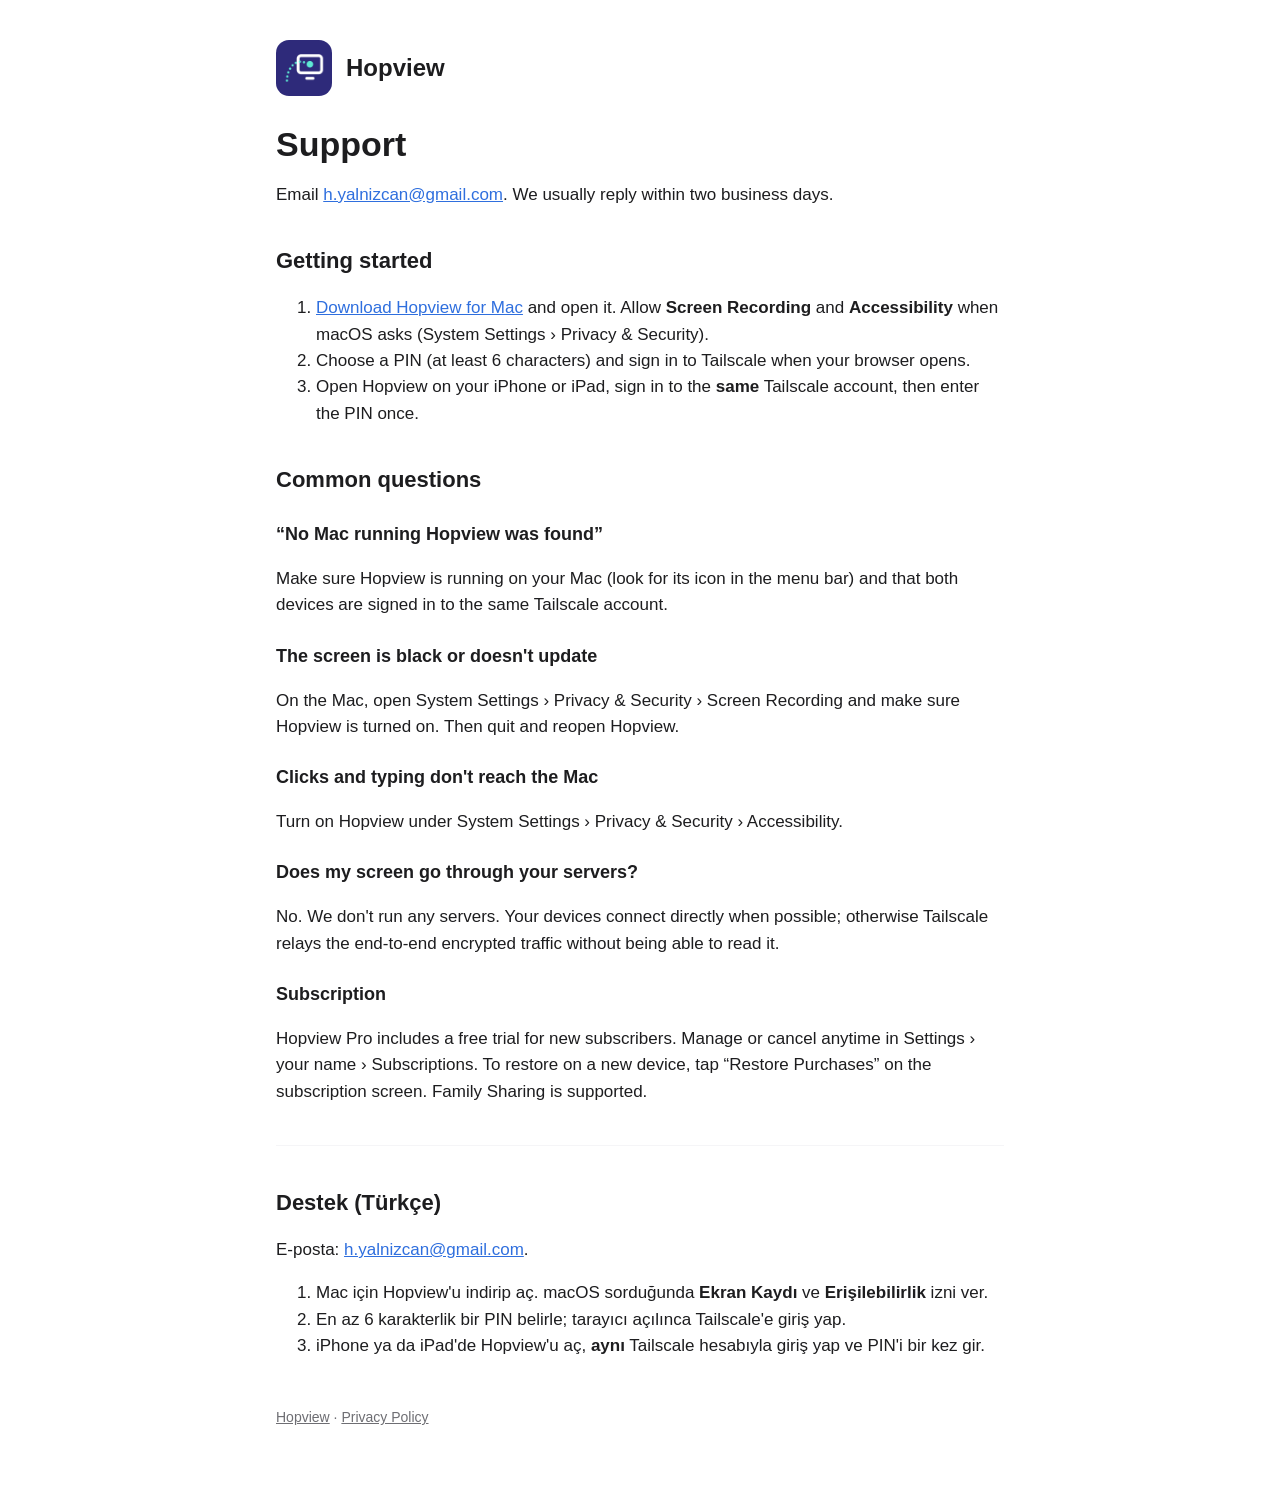
==== support.html @ a07fca60 "Hopview site: landing, privacy policy, support Co-Authored-By: Claude Opus 5.5 <noreply@anthropic.co" ====
<!doctype html>
<html lang="en">
<head>
<meta charset="utf-8">
<meta name="viewport" content="width=device-width, initial-scale=1">
<title>Hopview Support</title>
<link rel="icon" href="icon.png">
<link rel="stylesheet" href="style.css">
</head>
<body>
<main>
  <header><img src="icon.png" alt=""><a href="./">Hopview</a></header>
  <h1>Support</h1>
  <p>Email <a href="mailto:h.yalnizcan@gmail.com">h.yalnizcan@gmail.com</a>. We usually reply within two business days.</p>

  <h2>Getting started</h2>
  <ol>
    <li><a href="./">Download Hopview for Mac</a> and open it. Allow <strong>Screen Recording</strong> and <strong>Accessibility</strong> when macOS asks (System Settings › Privacy &amp; Security).</li>
    <li>Choose a PIN (at least 6 characters) and sign in to Tailscale when your browser opens.</li>
    <li>Open Hopview on your iPhone or iPad, sign in to the <strong>same</strong> Tailscale account, then enter the PIN once.</li>
  </ol>

  <h2>Common questions</h2>
  <h3>“No Mac running Hopview was found”</h3>
  <p>Make sure Hopview is running on your Mac (look for its icon in the menu bar) and that both devices are signed in to the same Tailscale account.</p>
  <h3>The screen is black or doesn't update</h3>
  <p>On the Mac, open System Settings › Privacy &amp; Security › Screen Recording and make sure Hopview is turned on. Then quit and reopen Hopview.</p>
  <h3>Clicks and typing don't reach the Mac</h3>
  <p>Turn on Hopview under System Settings › Privacy &amp; Security › Accessibility.</p>
  <h3>Does my screen go through your servers?</h3>
  <p>No. We don't run any servers. Your devices connect directly when possible; otherwise Tailscale relays the end-to-end encrypted traffic without being able to read it.</p>
  <h3>Subscription</h3>
  <p>Hopview Pro includes a free trial for new subscribers. Manage or cancel anytime in Settings › your name › Subscriptions. To restore on a new device, tap “Restore Purchases” on the subscription screen. Family Sharing is supported.</p>

  <hr>
  <h2>Destek (Türkçe)</h2>
  <p>E-posta: <a href="mailto:h.yalnizcan@gmail.com">h.yalnizcan@gmail.com</a>.</p>
  <ol>
    <li>Mac için Hopview'u indirip aç. macOS sorduğunda <strong>Ekran Kaydı</strong> ve <strong>Erişilebilirlik</strong> izni ver.</li>
    <li>En az 6 karakterlik bir PIN belirle; tarayıcı açılınca Tailscale'e giriş yap.</li>
    <li>iPhone ya da iPad'de Hopview'u aç, <strong>aynı</strong> Tailscale hesabıyla giriş yap ve PIN'i bir kez gir.</li>
  </ol>

  <footer><a href="./">Hopview</a> · <a href="privacy.html">Privacy Policy</a></footer>
</main>
</body>
</html>
---- style.css ----
:root { --bg: #ffffff; --fg: #1d1d1f; --muted: #6e6e73; --accent: #2f6fde; --card: #f5f5f7; }
@media (prefers-color-scheme: dark) { :root { --bg: #0b0b0f; --fg: #f5f5f7; --muted: #a1a1a6; --accent: #5b9bff; --card: #1c1c22; } }
* { box-sizing: border-box; }
body { margin: 0; background: var(--bg); color: var(--fg); font: 17px/1.55 -apple-system, BlinkMacSystemFont, "Segoe UI", Roboto, sans-serif; }
main { max-width: 760px; margin: 0 auto; padding: 40px 16px 64px; }
header { display: flex; align-items: center; gap: 14px; margin-bottom: 28px; }
header img { width: 56px; height: 56px; border-radius: 13px; }
header a { color: inherit; text-decoration: none; font-weight: 700; font-size: 24px; }
h1 { font-size: 34px; line-height: 1.2; margin: 0 0 12px; }
h2 { font-size: 22px; margin: 36px 0 8px; }
h3 { font-size: 18px; margin: 24px 0 6px; }
p, li { color: var(--fg); }
.muted { color: var(--muted); }
a { color: var(--accent); }
.card { background: var(--card); border-radius: 14px; padding: 18px 20px; margin: 18px 0; }
.btn { display: inline-block; background: var(--accent); color: #fff; padding: 12px 22px; border-radius: 12px; text-decoration: none; font-weight: 600; margin: 6px 8px 6px 0; }
.btn.secondary { background: transparent; color: var(--accent); border: 1.5px solid var(--accent); }
footer { margin-top: 48px; font-size: 14px; color: var(--muted); }
footer a { color: var(--muted); }
hr { border: 0; border-top: 1px solid var(--card); margin: 40px 0; }
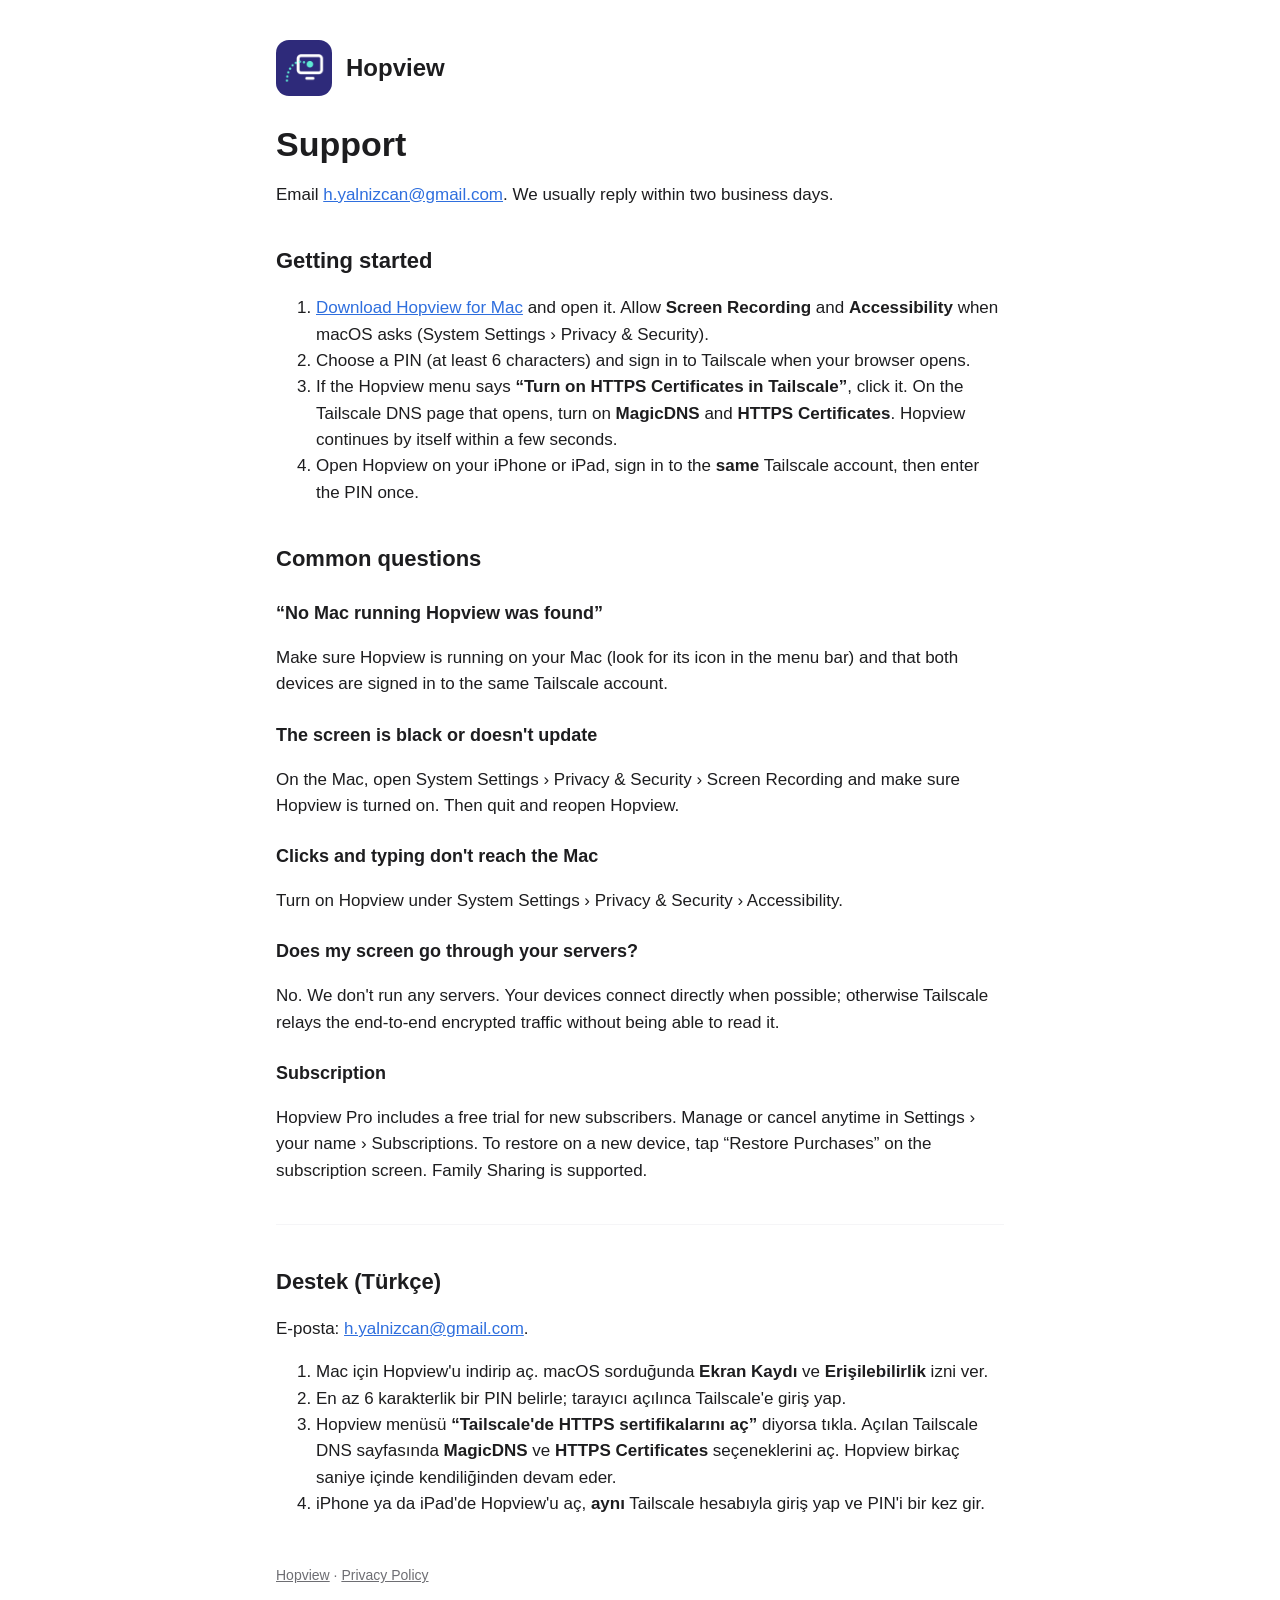
==== commit f6740450: "Support: Tailscale HTTPS certificates step (Mac 1.0.1)" ====
--- a/support.html
+++ b/support.html
@@ -17,6 +17,7 @@
   <ol>
     <li><a href="./">Download Hopview for Mac</a> and open it. Allow <strong>Screen Recording</strong> and <strong>Accessibility</strong> when macOS asks (System Settings › Privacy &amp; Security).</li>
     <li>Choose a PIN (at least 6 characters) and sign in to Tailscale when your browser opens.</li>
+    <li>If the Hopview menu says <strong>“Turn on HTTPS Certificates in Tailscale”</strong>, click it. On the Tailscale DNS page that opens, turn on <strong>MagicDNS</strong> and <strong>HTTPS Certificates</strong>. Hopview continues by itself within a few seconds.</li>
     <li>Open Hopview on your iPhone or iPad, sign in to the <strong>same</strong> Tailscale account, then enter the PIN once.</li>
   </ol>
 
@@ -38,6 +39,7 @@
   <ol>
     <li>Mac için Hopview'u indirip aç. macOS sorduğunda <strong>Ekran Kaydı</strong> ve <strong>Erişilebilirlik</strong> izni ver.</li>
     <li>En az 6 karakterlik bir PIN belirle; tarayıcı açılınca Tailscale'e giriş yap.</li>
+    <li>Hopview menüsü <strong>“Tailscale'de HTTPS sertifikalarını aç”</strong> diyorsa tıkla. Açılan Tailscale DNS sayfasında <strong>MagicDNS</strong> ve <strong>HTTPS Certificates</strong> seçeneklerini aç. Hopview birkaç saniye içinde kendiliğinden devam eder.</li>
     <li>iPhone ya da iPad'de Hopview'u aç, <strong>aynı</strong> Tailscale hesabıyla giriş yap ve PIN'i bir kez gir.</li>
   </ol>
 
